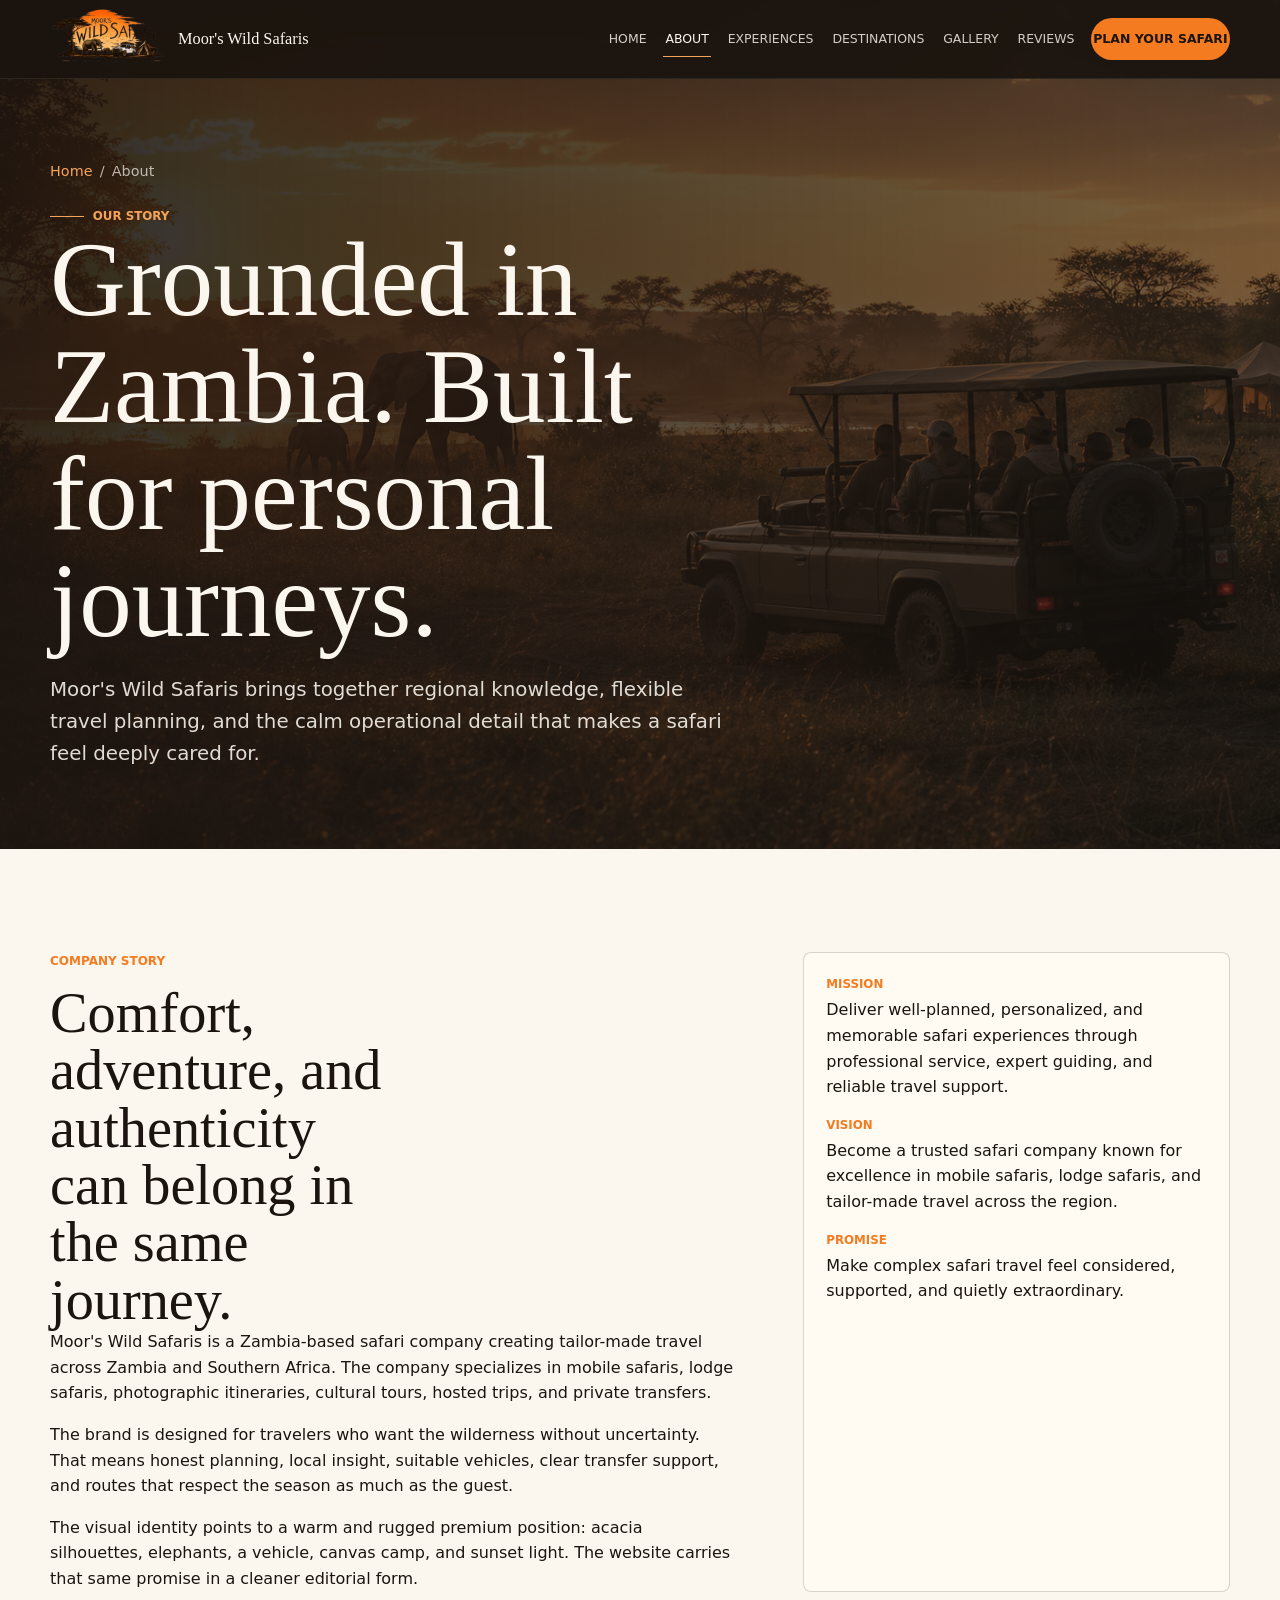
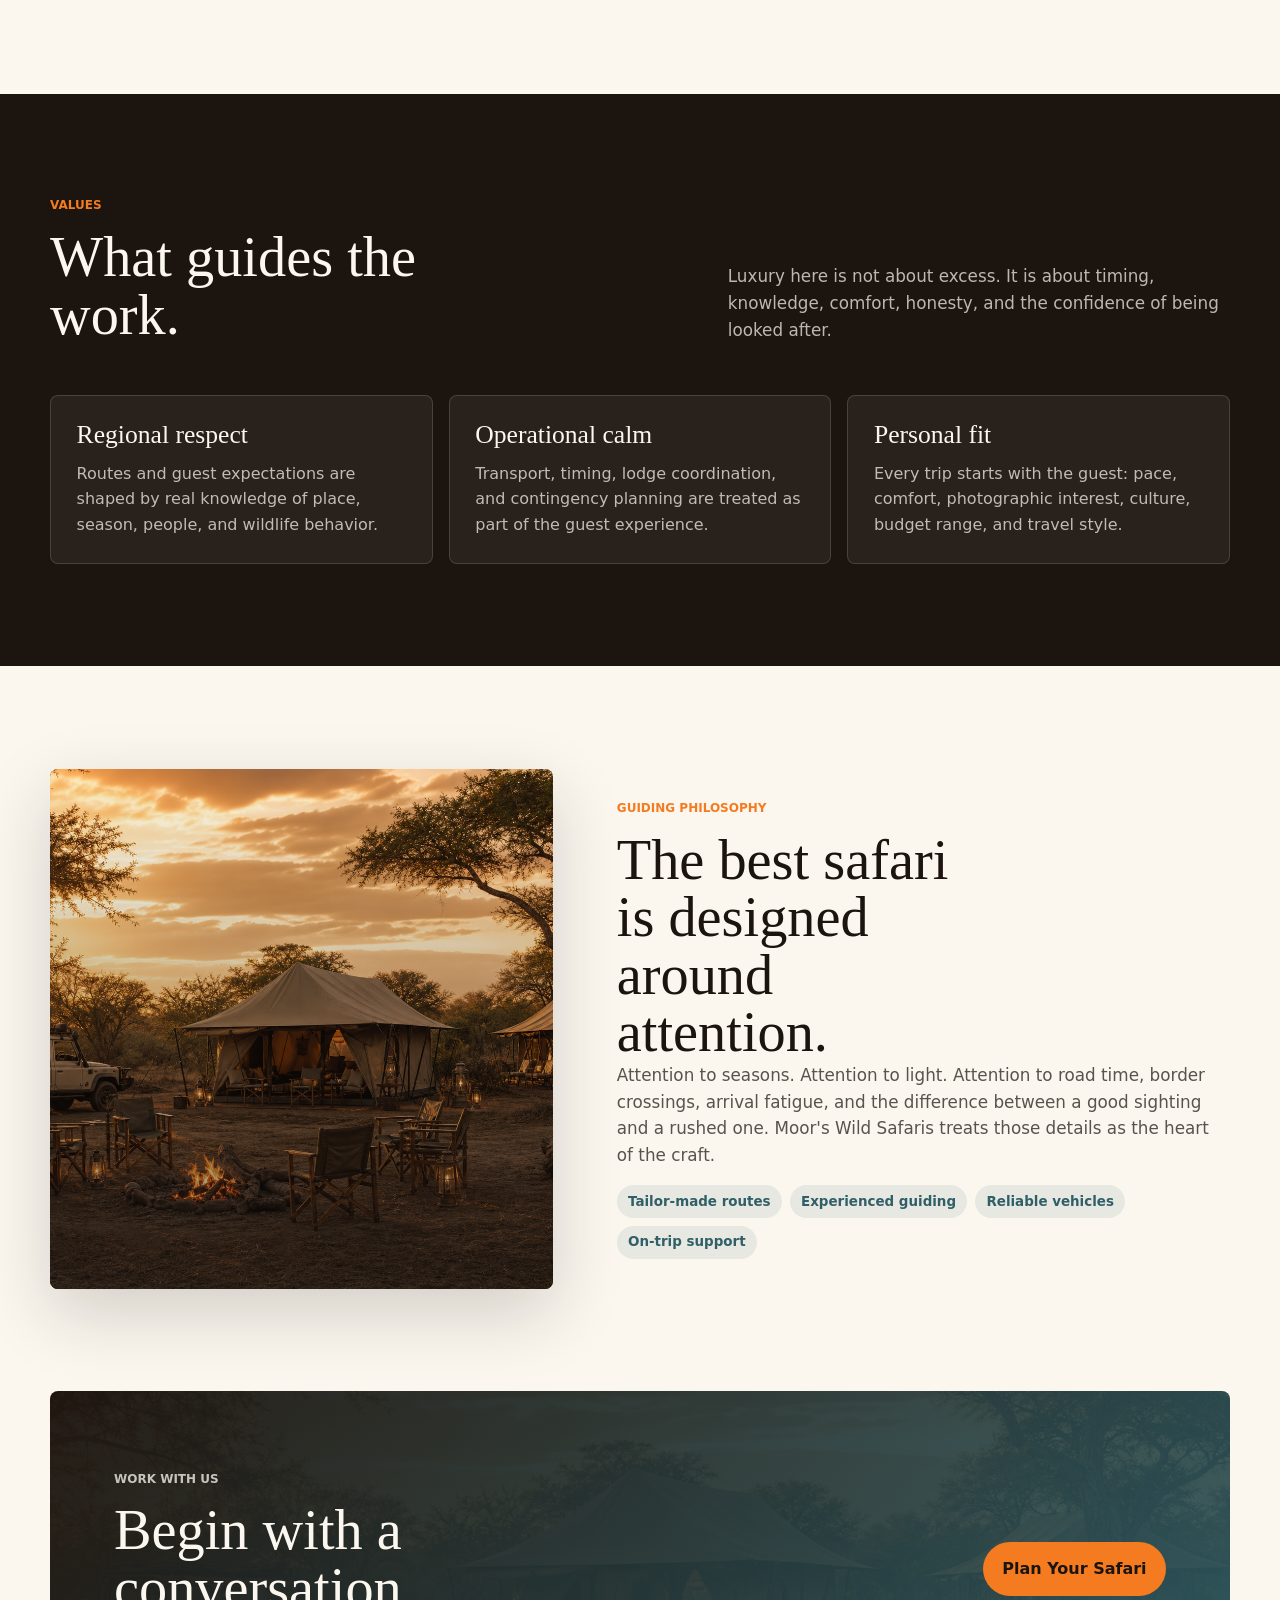
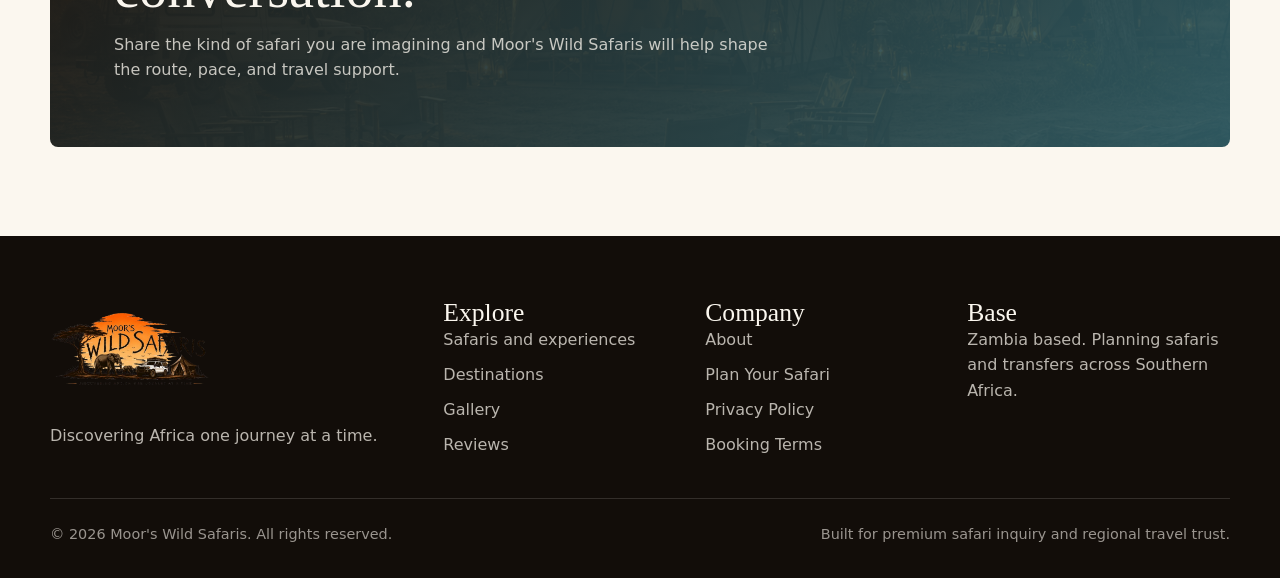
==== about.html @ bd100efa "Initial Moor's Wild Safaris website" ====
<!doctype html>
<html lang="en">
  <head>
    <meta charset="utf-8">
    <meta name="viewport" content="width=device-width, initial-scale=1">
    <title>About | Moor's Wild Safaris</title>
    <meta name="description" content="Learn about Moor's Wild Safaris, a Zambia-based safari company built around expert guiding, reliable logistics, and personal safari planning.">
    <link rel="canonical" href="https://moorswildsafaris.com/about.html">
    <link rel="icon" href="assets/logos/moors-wild-safaris-logo-transparent.png">
    <link rel="stylesheet" href="assets/css/styles.css">
  </head>
  <body class="interior">
    <a class="skip-link" href="#main">Skip to content</a>
    <header class="site-header">
      <div class="nav-wrap">
        <a class="brand" href="index.html" aria-label="Moor's Wild Safaris home">
          <img src="assets/logos/moors-wild-safaris-logo-transparent.png" alt="Moor's Wild Safaris logo">
          <span>Moor's Wild Safaris</span>
        </a>
        <button class="nav-toggle" type="button" aria-label="Open navigation" aria-expanded="false">
          <svg viewBox="0 0 24 24" aria-hidden="true"><path d="M4 7h16M4 12h16M4 17h16" fill="none" stroke="currentColor" stroke-width="2" stroke-linecap="round"/></svg>
        </button>
        <nav class="site-nav" aria-label="Primary navigation">
          <a href="index.html">Home</a>
          <a href="about.html" aria-current="page">About</a>
          <a href="experiences.html">Experiences</a>
          <a href="destinations.html">Destinations</a>
          <a href="gallery.html">Gallery</a>
          <a href="reviews.html">Reviews</a>
          <a class="nav-cta" href="contact.html">Plan Your Safari</a>
        </nav>
      </div>
    </header>
    <main id="main">
      <section class="page-hero">
        <div class="page-hero-inner" data-reveal>
          <div class="breadcrumbs"><a href="index.html">Home</a><span>/</span><span>About</span></div>
          <span class="eyebrow">Our story</span>
          <h1>Grounded in Zambia. Built for personal journeys.</h1>
          <p class="lead">Moor's Wild Safaris brings together regional knowledge, flexible travel planning, and the calm operational detail that makes a safari feel deeply cared for.</p>
        </div>
      </section>

      <section class="section story-grid" data-reveal>
        <div>
          <p class="kicker">Company story</p>
          <h2>Comfort, adventure, and authenticity can belong in the same journey.</h2>
          <p>Moor's Wild Safaris is a Zambia-based safari company creating tailor-made travel across Zambia and Southern Africa. The company specializes in mobile safaris, lodge safaris, photographic itineraries, cultural tours, hosted trips, and private transfers.</p>
          <p>The brand is designed for travelers who want the wilderness without uncertainty. That means honest planning, local insight, suitable vehicles, clear transfer support, and routes that respect the season as much as the guest.</p>
          <p>The visual identity points to a warm and rugged premium position: acacia silhouettes, elephants, a vehicle, canvas camp, and sunset light. The website carries that same promise in a cleaner editorial form.</p>
        </div>
        <aside class="side-panel" aria-label="Mission and vision">
          <dl>
            <div>
              <dt>Mission</dt>
              <dd>Deliver well-planned, personalized, and memorable safari experiences through professional service, expert guiding, and reliable travel support.</dd>
            </div>
            <div>
              <dt>Vision</dt>
              <dd>Become a trusted safari company known for excellence in mobile safaris, lodge safaris, and tailor-made travel across the region.</dd>
            </div>
            <div>
              <dt>Promise</dt>
              <dd>Make complex safari travel feel considered, supported, and quietly extraordinary.</dd>
            </div>
          </dl>
        </aside>
      </section>

      <section class="band">
        <div class="section" data-reveal>
          <div class="section-header">
            <div>
              <p class="kicker">Values</p>
              <h2>What guides the work.</h2>
            </div>
            <p class="intro-copy">Luxury here is not about excess. It is about timing, knowledge, comfort, honesty, and the confidence of being looked after.</p>
          </div>
          <div class="grid-3">
            <article class="card">
              <div class="card-body">
                <h3>Regional respect</h3>
                <p>Routes and guest expectations are shaped by real knowledge of place, season, people, and wildlife behavior.</p>
              </div>
            </article>
            <article class="card">
              <div class="card-body">
                <h3>Operational calm</h3>
                <p>Transport, timing, lodge coordination, and contingency planning are treated as part of the guest experience.</p>
              </div>
            </article>
            <article class="card">
              <div class="card-body">
                <h3>Personal fit</h3>
                <p>Every trip starts with the guest: pace, comfort, photographic interest, culture, budget range, and travel style.</p>
              </div>
            </article>
          </div>
        </div>
      </section>

      <section class="section split" data-reveal>
        <div class="image-panel">
          <img src="assets/images/mobile-safari-camp-golden-hour.png" alt="Canvas safari camp prepared for guests">
        </div>
        <div>
          <p class="kicker">Guiding philosophy</p>
          <h2>The best safari is designed around attention.</h2>
          <p class="intro-copy">Attention to seasons. Attention to light. Attention to road time, border crossings, arrival fatigue, and the difference between a good sighting and a rushed one. Moor's Wild Safaris treats those details as the heart of the craft.</p>
          <div class="tag-list">
            <span class="tag">Tailor-made routes</span>
            <span class="tag">Experienced guiding</span>
            <span class="tag">Reliable vehicles</span>
            <span class="tag">On-trip support</span>
          </div>
        </div>
      </section>

      <section class="cta-band" data-reveal>
        <div>
          <p class="kicker">Work with us</p>
          <h2>Begin with a conversation.</h2>
          <p>Share the kind of safari you are imagining and Moor's Wild Safaris will help shape the route, pace, and travel support.</p>
        </div>
        <a class="btn btn-primary" href="contact.html">Plan Your Safari</a>
      </section>
    </main>

    <footer class="site-footer">
      <div class="footer-grid">
        <div><img class="footer-logo" src="assets/logos/moors-wild-safaris-logo-transparent.png" alt="Moor's Wild Safaris logo"><p>Discovering Africa one journey at a time.</p></div>
        <div><h3>Explore</h3><div class="footer-links"><a href="experiences.html">Safaris and experiences</a><a href="destinations.html">Destinations</a><a href="gallery.html">Gallery</a><a href="reviews.html">Reviews</a></div></div>
        <div><h3>Company</h3><div class="footer-links"><a href="about.html">About</a><a href="contact.html">Plan Your Safari</a><a href="privacy.html">Privacy Policy</a><a href="terms.html">Booking Terms</a></div></div>
        <div><h3>Base</h3><p>Zambia based. Planning safaris and transfers across Southern Africa.</p></div>
      </div>
      <div class="footer-bottom"><span>&copy; 2026 Moor's Wild Safaris. All rights reserved.</span><span>Built for premium safari inquiry and regional travel trust.</span></div>
    </footer>
    <script src="assets/js/site.js" defer></script>
  </body>
</html>
---- assets/css/styles.css ----
:root {
  --canvas: #fbf7ef;
  --canvas-2: #f3e5d1;
  --sand: #e7c899;
  --sun: #f47b20;
  --sun-soft: #f6a35a;
  --ink: #1b140f;
  --sepia: #3a2415;
  --earth: #744323;
  --olive: #626f47;
  --river: #315f68;
  --mist: #edf1ed;
  --line: rgba(58, 36, 21, 0.18);
  --shadow: 0 24px 70px rgba(27, 20, 15, 0.18);
  --shadow-soft: 0 12px 32px rgba(27, 20, 15, 0.12);
  --radius: 8px;
  --max: 1180px;
  --font-serif: Georgia, "Times New Roman", serif;
  --font-sans: Inter, ui-sans-serif, system-ui, -apple-system, BlinkMacSystemFont, "Segoe UI", sans-serif;
}

* {
  box-sizing: border-box;
}

html {
  scroll-behavior: smooth;
}

body {
  margin: 0;
  background: var(--canvas);
  color: var(--ink);
  font-family: var(--font-sans);
  line-height: 1.6;
  text-rendering: optimizeLegibility;
}

body.nav-open {
  overflow: hidden;
}

img {
  display: block;
  max-width: 100%;
}

a {
  color: inherit;
}

button,
input,
textarea,
select {
  font: inherit;
}

:focus-visible {
  outline: 3px solid var(--river);
  outline-offset: 4px;
}

.skip-link {
  position: fixed;
  left: 1rem;
  top: 1rem;
  z-index: 1000;
  transform: translateY(-140%);
  background: var(--ink);
  color: var(--canvas);
  padding: 0.75rem 1rem;
  border-radius: var(--radius);
}

.skip-link:focus {
  transform: translateY(0);
}

.site-header {
  position: fixed;
  inset: 0 0 auto;
  z-index: 100;
  border-bottom: 1px solid rgba(255, 255, 255, 0.14);
  background: rgba(27, 20, 15, 0.52);
  color: var(--canvas);
  backdrop-filter: blur(18px);
}

.site-header.is-solid,
.interior .site-header {
  background: rgba(27, 20, 15, 0.92);
  border-color: rgba(255, 255, 255, 0.08);
}

.nav-wrap {
  width: min(100% - 2rem, var(--max));
  min-height: 78px;
  margin: 0 auto;
  display: flex;
  align-items: center;
  justify-content: space-between;
  gap: 1rem;
}

.brand {
  display: inline-flex;
  align-items: center;
  gap: 0.75rem;
  text-decoration: none;
  min-width: 0;
}

.brand img {
  width: 116px;
  height: auto;
}

.brand span {
  font-family: var(--font-serif);
  font-size: 1.02rem;
  line-height: 1.05;
  max-width: 9rem;
}

.nav-toggle {
  display: none;
  width: 44px;
  height: 44px;
  border: 1px solid rgba(255, 255, 255, 0.28);
  border-radius: 50%;
  background: transparent;
  color: var(--canvas);
  align-items: center;
  justify-content: center;
  cursor: pointer;
}

.nav-toggle svg {
  width: 22px;
  height: 22px;
}

.site-nav {
  display: flex;
  align-items: center;
  gap: clamp(0.45rem, 1.1vw, 1.1rem);
}

.site-nav a {
  text-decoration: none;
  font-size: 0.78rem;
  text-transform: uppercase;
  letter-spacing: 0;
  color: rgba(251, 247, 239, 0.82);
  padding: 0.5rem 0.15rem;
  border-bottom: 1px solid transparent;
}

.site-nav a:hover,
.site-nav a[aria-current="page"] {
  color: var(--canvas);
  border-color: var(--sun-soft);
}

.nav-cta {
  display: inline-flex;
  align-items: center;
  justify-content: center;
  min-height: 42px;
  padding: 0.65rem 1rem;
  border-radius: 999px;
  background: var(--sun);
  color: var(--ink) !important;
  font-weight: 800;
  border: 0 !important;
}

.hero {
  min-height: 94vh;
  display: grid;
  align-items: end;
  position: relative;
  color: var(--canvas);
  overflow: hidden;
  background:
    linear-gradient(90deg, rgba(17, 12, 8, 0.86) 0%, rgba(17, 12, 8, 0.58) 38%, rgba(17, 12, 8, 0.16) 76%),
    linear-gradient(0deg, rgba(17, 12, 8, 0.84) 0%, rgba(17, 12, 8, 0) 40%),
    url("../images/zambia-safari-golden-hour-hero.png") center / cover no-repeat;
}

.hero::after {
  content: "";
  position: absolute;
  inset: auto 0 0;
  height: 18vh;
  background: linear-gradient(0deg, var(--canvas), rgba(251, 247, 239, 0));
  pointer-events: none;
}

.hero-content {
  position: relative;
  z-index: 1;
  width: min(100% - 2rem, var(--max));
  margin: 0 auto;
  padding: 8.5rem 0 8rem;
}

.eyebrow {
  display: inline-flex;
  align-items: center;
  gap: 0.55rem;
  color: var(--sun-soft);
  text-transform: uppercase;
  font-size: 0.74rem;
  font-weight: 800;
  letter-spacing: 0;
}

.eyebrow::before {
  content: "";
  width: 34px;
  height: 1px;
  background: currentColor;
}

h1,
h2,
h3 {
  margin: 0;
  line-height: 1.02;
}

h1,
.display {
  font-family: var(--font-serif);
  font-size: clamp(3.5rem, 8.2vw, 8.7rem);
  max-width: 11ch;
  font-weight: 500;
}

h2 {
  font-family: var(--font-serif);
  font-size: clamp(2.25rem, 4.4vw, 5.1rem);
  font-weight: 500;
  max-width: 12ch;
}

h3 {
  font-family: var(--font-serif);
  font-size: clamp(1.35rem, 2vw, 2.1rem);
  font-weight: 500;
}

p {
  margin: 0;
}

.lead {
  max-width: 42rem;
  font-size: clamp(1.05rem, 1.55vw, 1.32rem);
  color: rgba(251, 247, 239, 0.88);
  margin-top: 1.25rem;
}

.intro-copy {
  max-width: 42rem;
  color: rgba(27, 20, 15, 0.72);
  font-size: 1.05rem;
}

.button-row {
  display: flex;
  flex-wrap: wrap;
  gap: 0.8rem;
  margin-top: 2rem;
}

.btn {
  display: inline-flex;
  align-items: center;
  justify-content: center;
  gap: 0.55rem;
  min-height: 48px;
  padding: 0.8rem 1.15rem;
  border-radius: 999px;
  border: 1px solid var(--line);
  text-decoration: none;
  font-weight: 800;
  transition: transform 180ms ease, background 180ms ease, color 180ms ease, border-color 180ms ease;
  cursor: pointer;
}

.btn:hover {
  transform: translateY(-2px);
}

.btn-primary {
  background: var(--sun);
  color: var(--ink);
  border-color: transparent;
}

.btn-secondary {
  color: var(--canvas);
  border-color: rgba(251, 247, 239, 0.55);
  background: rgba(251, 247, 239, 0.08);
}

.btn-dark {
  background: var(--ink);
  color: var(--canvas);
  border-color: var(--ink);
}

.btn-ghost {
  background: transparent;
  color: var(--ink);
}

.icon-arrow {
  width: 1rem;
  height: 1rem;
  flex: 0 0 auto;
}

.hero-proof {
  display: grid;
  grid-template-columns: repeat(4, minmax(0, 1fr));
  gap: 1px;
  width: min(100% - 2rem, var(--max));
  margin: -4rem auto 0;
  position: relative;
  z-index: 5;
  background: rgba(251, 247, 239, 0.2);
  box-shadow: var(--shadow);
}

.hero-proof div {
  min-height: 112px;
  padding: 1.2rem;
  background: rgba(251, 247, 239, 0.96);
}

.hero-proof strong {
  display: block;
  font-family: var(--font-serif);
  font-size: clamp(1.8rem, 3vw, 3rem);
  line-height: 1;
}

.hero-proof span {
  display: block;
  margin-top: 0.5rem;
  color: rgba(27, 20, 15, 0.66);
  font-size: 0.9rem;
}

.section {
  width: min(100% - 2rem, var(--max));
  margin: 0 auto;
  padding: clamp(4.5rem, 8vw, 8rem) 0;
}

.section-tight {
  padding: clamp(3rem, 5vw, 5rem) 0;
}

.section-header {
  display: grid;
  grid-template-columns: minmax(0, 0.88fr) minmax(18rem, 0.72fr);
  gap: clamp(2rem, 5vw, 5rem);
  align-items: end;
  margin-bottom: clamp(2rem, 4vw, 3.5rem);
}

.section-header h2 {
  max-width: 13ch;
}

.section-header .intro-copy {
  align-self: end;
}

.kicker {
  color: var(--sun);
  text-transform: uppercase;
  font-weight: 900;
  font-size: 0.75rem;
  margin-bottom: 0.85rem;
}

.grid-3 {
  display: grid;
  grid-template-columns: repeat(3, minmax(0, 1fr));
  gap: 1rem;
}

.grid-2 {
  display: grid;
  grid-template-columns: repeat(2, minmax(0, 1fr));
  gap: 1rem;
}

.card {
  background: #fffaf2;
  border: 1px solid var(--line);
  border-radius: var(--radius);
  overflow: hidden;
  box-shadow: var(--shadow-soft);
}

.card-media {
  aspect-ratio: 4 / 3;
  overflow: hidden;
  background: var(--canvas-2);
}

.card-media img {
  width: 100%;
  height: 100%;
  object-fit: cover;
  transition: transform 500ms ease;
}

.card:hover .card-media img {
  transform: scale(1.045);
}

.card-body {
  padding: clamp(1.15rem, 2vw, 1.6rem);
}

.card-body p {
  margin-top: 0.8rem;
  color: rgba(27, 20, 15, 0.7);
}

.card-link {
  display: inline-flex;
  align-items: center;
  gap: 0.45rem;
  margin-top: 1.2rem;
  color: var(--river);
  font-weight: 900;
  text-decoration: none;
}

.split {
  display: grid;
  grid-template-columns: minmax(0, 0.82fr) minmax(0, 1fr);
  gap: clamp(2rem, 5vw, 5rem);
  align-items: center;
}

.image-panel {
  position: relative;
  min-height: 520px;
  border-radius: var(--radius);
  overflow: hidden;
  box-shadow: var(--shadow);
  background: var(--sepia);
}

.image-panel img {
  width: 100%;
  height: 100%;
  min-height: inherit;
  object-fit: cover;
}

.image-panel::after {
  content: "";
  position: absolute;
  inset: 0;
  background: linear-gradient(0deg, rgba(27, 20, 15, 0.5), rgba(27, 20, 15, 0));
}

.number-list {
  display: grid;
  gap: 1rem;
  counter-reset: steps;
}

.number-list li {
  list-style: none;
  counter-increment: steps;
  display: grid;
  grid-template-columns: 46px 1fr;
  gap: 1rem;
  align-items: start;
  border-top: 1px solid var(--line);
  padding-top: 1rem;
}

.number-list li::before {
  content: counter(steps, decimal-leading-zero);
  display: inline-grid;
  place-items: center;
  width: 42px;
  height: 42px;
  border-radius: 50%;
  background: var(--river);
  color: var(--canvas);
  font-weight: 900;
}

.number-list strong {
  display: block;
  margin-bottom: 0.2rem;
}

.band {
  background: var(--ink);
  color: var(--canvas);
}

.band .intro-copy,
.band .card-body p,
.band .muted {
  color: rgba(251, 247, 239, 0.72);
}

.band .card {
  background: rgba(251, 247, 239, 0.06);
  border-color: rgba(251, 247, 239, 0.15);
  color: var(--canvas);
  box-shadow: none;
}

.feature-list {
  display: grid;
  grid-template-columns: repeat(4, minmax(0, 1fr));
  gap: 1px;
  background: var(--line);
}

.feature-list article {
  min-height: 220px;
  padding: 1.35rem;
  background: var(--canvas);
}

.feature-list svg {
  width: 34px;
  height: 34px;
  color: var(--sun);
  margin-bottom: 1.2rem;
}

.destinations {
  display: grid;
  grid-template-columns: 1fr 1fr 1fr;
  gap: 1px;
  background: var(--line);
}

.destination {
  min-height: 260px;
  padding: 1.4rem;
  background:
    linear-gradient(145deg, rgba(251, 247, 239, 0.94), rgba(237, 241, 237, 0.88)),
    radial-gradient(circle at 80% 0%, rgba(49, 95, 104, 0.18), transparent 30%);
  display: flex;
  flex-direction: column;
  justify-content: space-between;
}

.destination span {
  color: var(--river);
  font-weight: 900;
  text-transform: uppercase;
  font-size: 0.74rem;
}

.destination p {
  color: rgba(27, 20, 15, 0.68);
  margin-top: 0.7rem;
}

.gallery-strip {
  display: grid;
  grid-template-columns: 1.25fr 0.75fr 1fr;
  gap: 1rem;
  align-items: stretch;
}

.gallery-strip a,
.gallery-card {
  position: relative;
  display: block;
  min-height: 380px;
  border-radius: var(--radius);
  overflow: hidden;
  color: var(--canvas);
  text-decoration: none;
  background: var(--sepia);
}

.gallery-strip a:nth-child(2) {
  min-height: 300px;
}

.gallery-strip img,
.gallery-card img {
  width: 100%;
  height: 100%;
  object-fit: cover;
  transition: transform 500ms ease;
}

.gallery-strip a:hover img,
.gallery-card:hover img {
  transform: scale(1.04);
}

.gallery-strip span,
.gallery-card span {
  position: absolute;
  inset: auto 1rem 1rem;
  z-index: 1;
  font-weight: 900;
}

.gallery-strip a::after,
.gallery-card::after {
  content: "";
  position: absolute;
  inset: 0;
  background: linear-gradient(0deg, rgba(27, 20, 15, 0.7), rgba(27, 20, 15, 0.08) 62%);
}

.quote-grid {
  display: grid;
  grid-template-columns: repeat(3, minmax(0, 1fr));
  gap: 1rem;
}

.quote {
  padding: 1.45rem;
  background: #fffaf2;
  border: 1px solid var(--line);
  border-radius: var(--radius);
}

.quote p {
  font-family: var(--font-serif);
  font-size: 1.35rem;
  line-height: 1.24;
}

.quote footer {
  margin-top: 1.1rem;
  color: rgba(27, 20, 15, 0.66);
}

.cta-band {
  width: min(100% - 2rem, var(--max));
  margin: 0 auto clamp(4rem, 7vw, 7rem);
  padding: clamp(2rem, 5vw, 4rem);
  background:
    linear-gradient(135deg, rgba(27, 20, 15, 0.96), rgba(49, 95, 104, 0.9)),
    url("../images/mobile-safari-camp-golden-hour.png") center / cover;
  color: var(--canvas);
  border-radius: var(--radius);
  display: grid;
  grid-template-columns: 1fr auto;
  gap: 2rem;
  align-items: center;
}

.cta-band p {
  color: rgba(251, 247, 239, 0.76);
  margin-top: 0.9rem;
  max-width: 42rem;
}

.page-hero {
  padding: 10rem 0 5rem;
  background:
    linear-gradient(90deg, rgba(27, 20, 15, 0.9), rgba(27, 20, 15, 0.58)),
    url("../images/zambia-safari-golden-hour-hero.png") center / cover;
  color: var(--canvas);
}

.page-hero-inner {
  width: min(100% - 2rem, var(--max));
  margin: 0 auto;
}

.page-hero h1 {
  max-width: 12ch;
}

.breadcrumbs {
  display: flex;
  gap: 0.45rem;
  align-items: center;
  color: rgba(251, 247, 239, 0.7);
  font-size: 0.9rem;
  margin-bottom: 1rem;
}

.breadcrumbs a {
  text-decoration: none;
  color: var(--sun-soft);
}

.story-grid {
  display: grid;
  grid-template-columns: minmax(0, 1fr) minmax(18rem, 0.62fr);
  gap: clamp(2rem, 5vw, 5rem);
}

.story-grid p + p {
  margin-top: 1rem;
}

.side-panel {
  border: 1px solid var(--line);
  border-radius: var(--radius);
  padding: 1.4rem;
  background: #fffaf2;
}

.side-panel dl {
  margin: 0;
  display: grid;
  gap: 1rem;
}

.side-panel dt {
  color: var(--sun);
  font-weight: 900;
  text-transform: uppercase;
  font-size: 0.74rem;
}

.side-panel dd {
  margin: 0.2rem 0 0;
}

.service-detail {
  display: grid;
  grid-template-columns: minmax(0, 0.72fr) minmax(0, 1fr);
  gap: clamp(1.4rem, 3vw, 3rem);
  align-items: center;
  padding: 1.2rem;
  border: 1px solid var(--line);
  border-radius: var(--radius);
  background: #fffaf2;
}

.service-detail + .service-detail {
  margin-top: 1rem;
}

.service-detail img {
  width: 100%;
  aspect-ratio: 4 / 3;
  object-fit: cover;
  border-radius: calc(var(--radius) - 2px);
}

.tag-list {
  display: flex;
  flex-wrap: wrap;
  gap: 0.5rem;
  margin-top: 1rem;
}

.tag {
  display: inline-flex;
  align-items: center;
  min-height: 32px;
  padding: 0.35rem 0.7rem;
  border-radius: 999px;
  background: rgba(49, 95, 104, 0.1);
  color: var(--river);
  font-size: 0.84rem;
  font-weight: 800;
}

.table-wrap {
  overflow-x: auto;
  border: 1px solid var(--line);
  border-radius: var(--radius);
  background: #fffaf2;
}

table {
  width: 100%;
  border-collapse: collapse;
  min-width: 720px;
}

th,
td {
  padding: 1rem;
  text-align: left;
  border-bottom: 1px solid var(--line);
  vertical-align: top;
}

th {
  background: rgba(49, 95, 104, 0.09);
  color: var(--river);
  font-size: 0.78rem;
  text-transform: uppercase;
}

tr:last-child td {
  border-bottom: 0;
}

.filter-bar {
  display: flex;
  flex-wrap: wrap;
  gap: 0.55rem;
  margin-bottom: 1.6rem;
}

.filter-bar button {
  min-height: 42px;
  padding: 0.6rem 0.95rem;
  border: 1px solid var(--line);
  border-radius: 999px;
  background: transparent;
  cursor: pointer;
  font-weight: 800;
}

.filter-bar button.is-active {
  background: var(--river);
  color: var(--canvas);
  border-color: var(--river);
}

.gallery-grid {
  display: grid;
  grid-template-columns: repeat(3, minmax(0, 1fr));
  gap: 1rem;
}

.gallery-card {
  min-height: 320px;
  border: 0;
  cursor: pointer;
}

.gallery-card:nth-child(3n + 1) {
  min-height: 420px;
}

.gallery-card.is-hidden {
  display: none;
}

.lightbox {
  position: fixed;
  inset: 0;
  z-index: 300;
  display: none;
  align-items: center;
  justify-content: center;
  padding: 1rem;
  background: rgba(16, 12, 9, 0.86);
}

.lightbox.is-open {
  display: flex;
}

.lightbox-inner {
  width: min(100%, 980px);
  background: var(--ink);
  color: var(--canvas);
  border-radius: var(--radius);
  overflow: hidden;
  box-shadow: var(--shadow);
}

.lightbox img {
  width: 100%;
  max-height: 72vh;
  object-fit: contain;
  background: #000;
}

.lightbox-caption {
  display: flex;
  justify-content: space-between;
  gap: 1rem;
  padding: 1rem;
}

.lightbox button {
  width: 42px;
  height: 42px;
  border-radius: 50%;
  border: 1px solid rgba(251, 247, 239, 0.4);
  color: var(--canvas);
  background: transparent;
  cursor: pointer;
}

.contact-grid {
  display: grid;
  grid-template-columns: minmax(0, 0.72fr) minmax(0, 1fr);
  gap: clamp(2rem, 4vw, 4rem);
  align-items: start;
}

.contact-form {
  display: grid;
  gap: 1rem;
  padding: clamp(1.2rem, 3vw, 2rem);
  background: #fffaf2;
  border: 1px solid var(--line);
  border-radius: var(--radius);
  box-shadow: var(--shadow-soft);
}

.field-grid {
  display: grid;
  grid-template-columns: 1fr 1fr;
  gap: 1rem;
}

label {
  display: grid;
  gap: 0.45rem;
  font-weight: 850;
}

input,
select,
textarea {
  width: 100%;
  border: 1px solid rgba(58, 36, 21, 0.28);
  border-radius: var(--radius);
  padding: 0.82rem 0.9rem;
  background: #fff;
  color: var(--ink);
}

textarea {
  min-height: 150px;
  resize: vertical;
}

.checkbox-grid {
  display: grid;
  grid-template-columns: repeat(2, minmax(0, 1fr));
  gap: 0.65rem;
}

.check {
  display: flex;
  align-items: center;
  gap: 0.55rem;
  font-weight: 700;
}

.check input {
  width: 18px;
  height: 18px;
  flex: 0 0 auto;
}

.form-message {
  min-height: 1.5rem;
  color: var(--river);
  font-weight: 800;
}

.site-footer {
  background: #120d09;
  color: var(--canvas);
  padding: 4rem 0 2rem;
}

.footer-grid {
  width: min(100% - 2rem, var(--max));
  margin: 0 auto;
  display: grid;
  grid-template-columns: 1.1fr 0.7fr 0.7fr 0.8fr;
  gap: 2rem;
}

.footer-logo {
  width: 160px;
  margin-bottom: 1rem;
}

.site-footer p,
.site-footer a {
  color: rgba(251, 247, 239, 0.72);
}

.site-footer a {
  text-decoration: none;
}

.footer-links {
  display: grid;
  gap: 0.6rem;
}

.footer-bottom {
  width: min(100% - 2rem, var(--max));
  margin: 2.5rem auto 0;
  padding-top: 1.5rem;
  border-top: 1px solid rgba(251, 247, 239, 0.14);
  display: flex;
  justify-content: space-between;
  gap: 1rem;
  color: rgba(251, 247, 239, 0.58);
  font-size: 0.9rem;
}

[data-reveal] {
  opacity: 0;
  transform: translateY(22px);
  transition: opacity 650ms ease, transform 650ms ease;
}

[data-reveal].is-visible {
  opacity: 1;
  transform: translateY(0);
}

@media (max-width: 980px) {
  .nav-toggle {
    display: inline-flex;
  }

  .site-nav {
    position: fixed;
    inset: 78px 0 auto;
    display: grid;
    gap: 0;
    background: rgba(18, 13, 9, 0.98);
    padding: 1rem;
    border-top: 1px solid rgba(251, 247, 239, 0.12);
    transform: translateY(-130%);
    transition: transform 220ms ease;
  }

  .nav-open .site-nav {
    transform: translateY(0);
  }

  .site-nav a {
    padding: 0.95rem;
    border-bottom: 1px solid rgba(251, 247, 239, 0.1);
  }

  .nav-cta {
    margin-top: 0.7rem;
    width: fit-content;
  }

  .hero-proof,
  .feature-list,
  .destinations,
  .quote-grid,
  .gallery-grid,
  .footer-grid {
    grid-template-columns: repeat(2, minmax(0, 1fr));
  }

  .section-header,
  .split,
  .story-grid,
  .service-detail,
  .contact-grid,
  .cta-band {
    grid-template-columns: 1fr;
  }

  .gallery-strip {
    grid-template-columns: 1fr 1fr;
  }
}

@media (max-width: 680px) {
  .brand img {
    width: 94px;
  }

  .brand span {
    display: none;
  }

  .hero {
    min-height: 92vh;
    background-position: 58% center;
  }

  .hero-content {
    padding-bottom: 6rem;
  }

  .lead {
    color: rgba(251, 247, 239, 0.94);
  }

  .hero-proof,
  .grid-3,
  .grid-2,
  .feature-list,
  .destinations,
  .quote-grid,
  .gallery-strip,
  .gallery-grid,
  .field-grid,
  .checkbox-grid,
  .footer-grid {
    grid-template-columns: 1fr;
  }

  .image-panel {
    min-height: 360px;
  }

  .gallery-strip a,
  .gallery-card,
  .gallery-card:nth-child(3n + 1) {
    min-height: 300px;
  }

  .footer-bottom {
    flex-direction: column;
  }
}

@media (prefers-reduced-motion: reduce) {
  *,
  *::before,
  *::after {
    animation-duration: 0.01ms !important;
    animation-iteration-count: 1 !important;
    scroll-behavior: auto !important;
    transition-duration: 0.01ms !important;
  }

  [data-reveal] {
    opacity: 1;
    transform: none;
  }
}
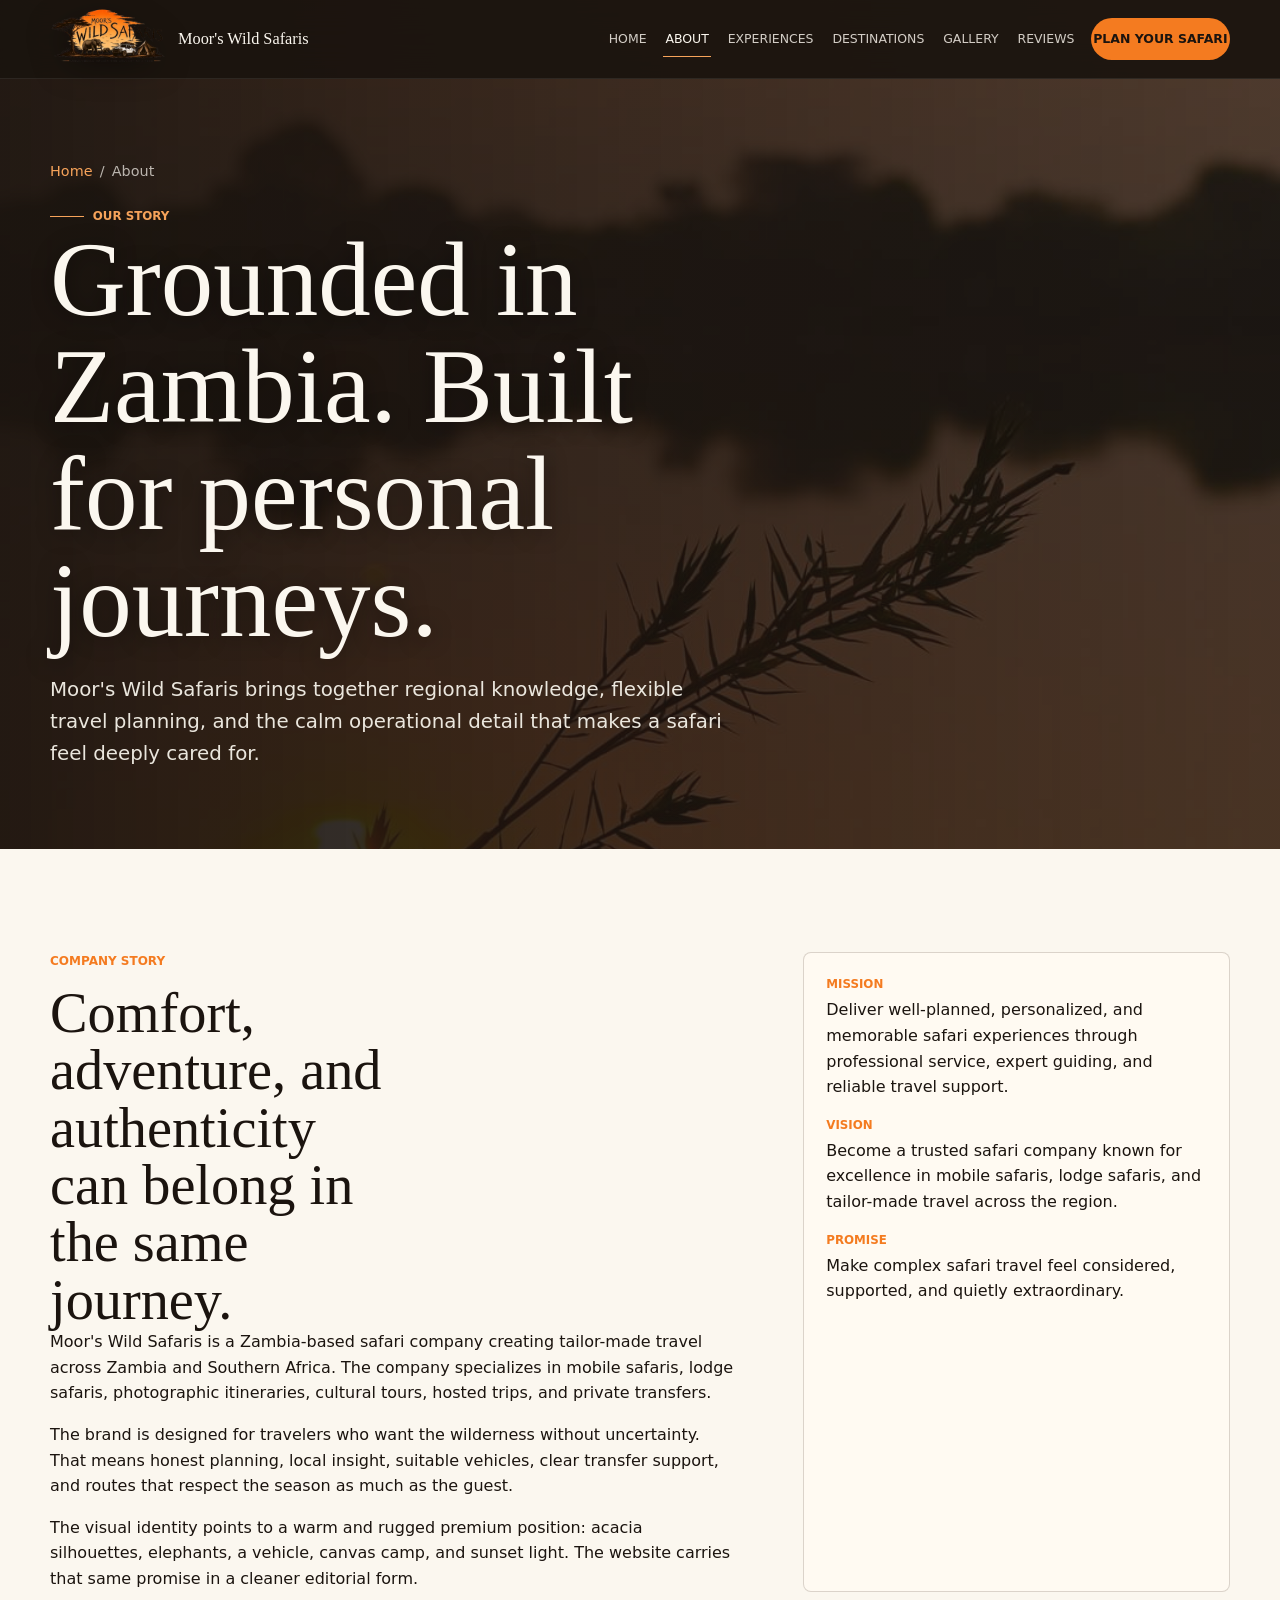
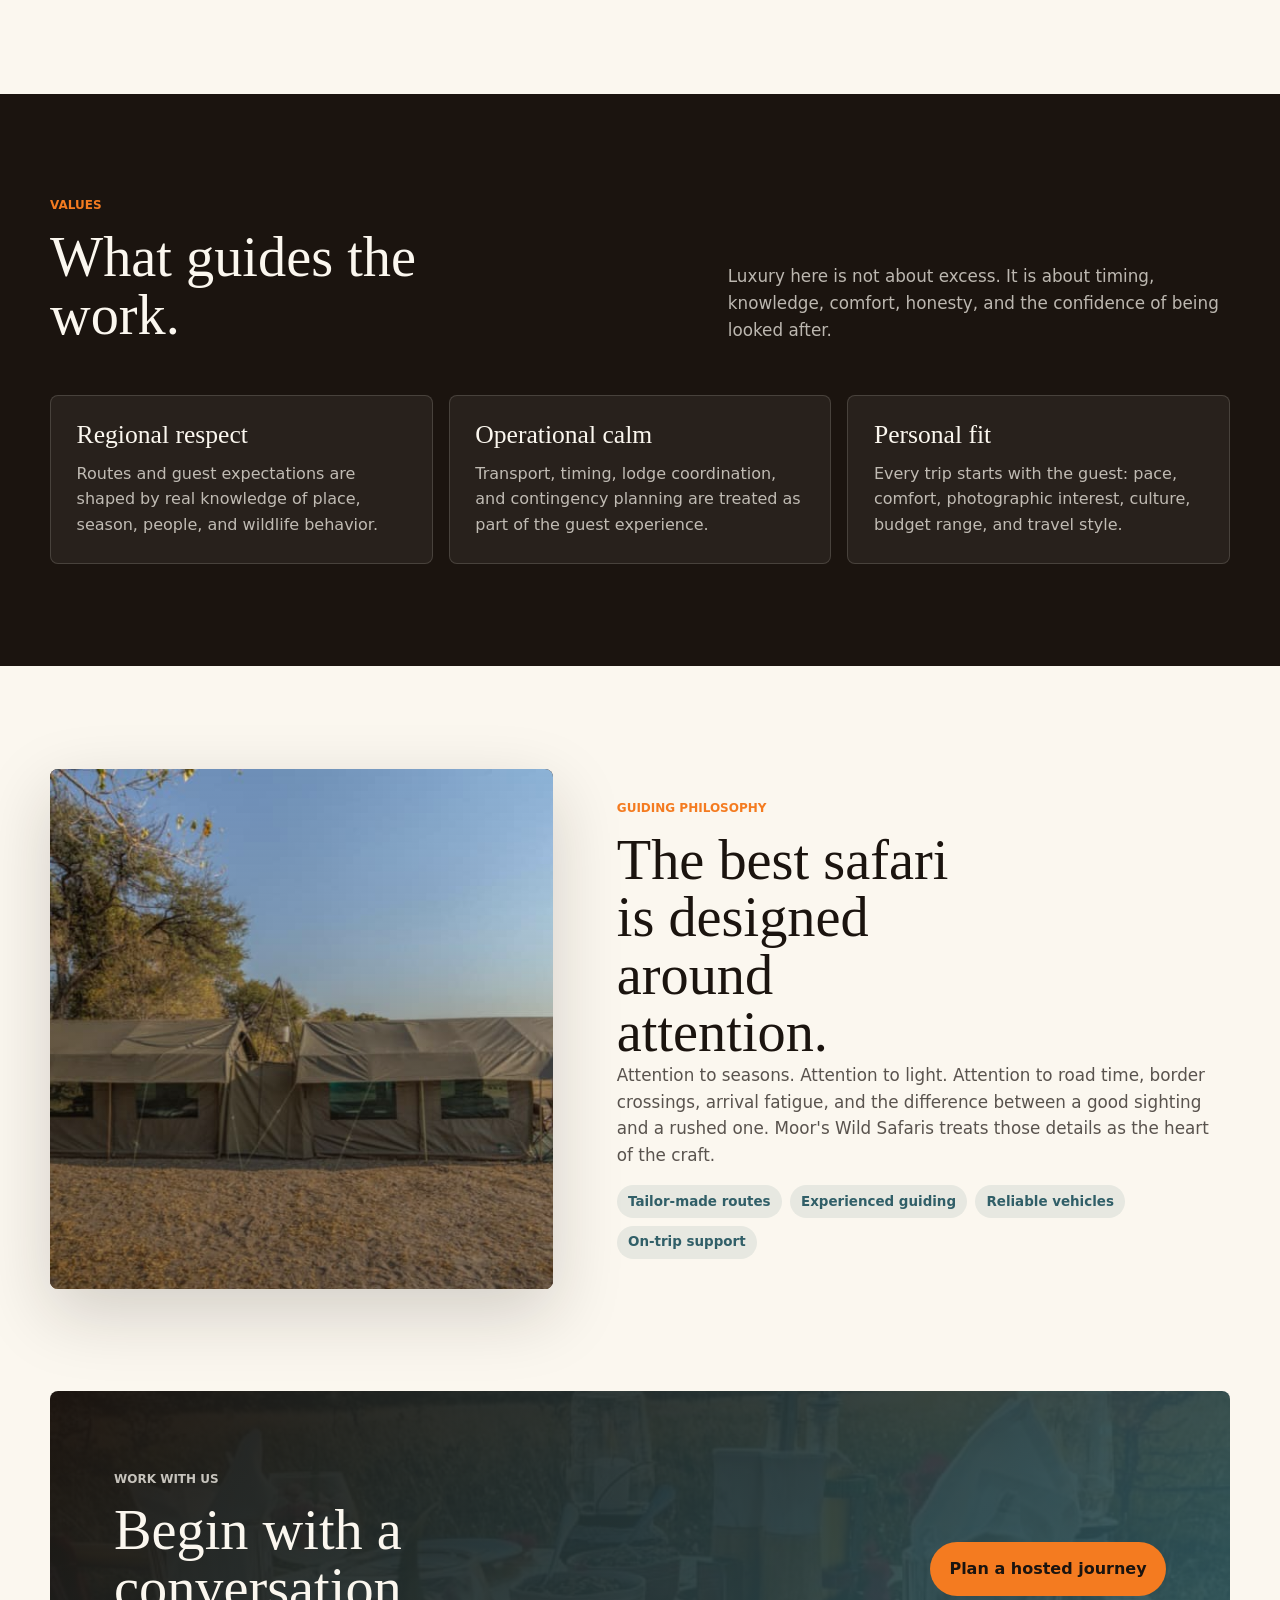
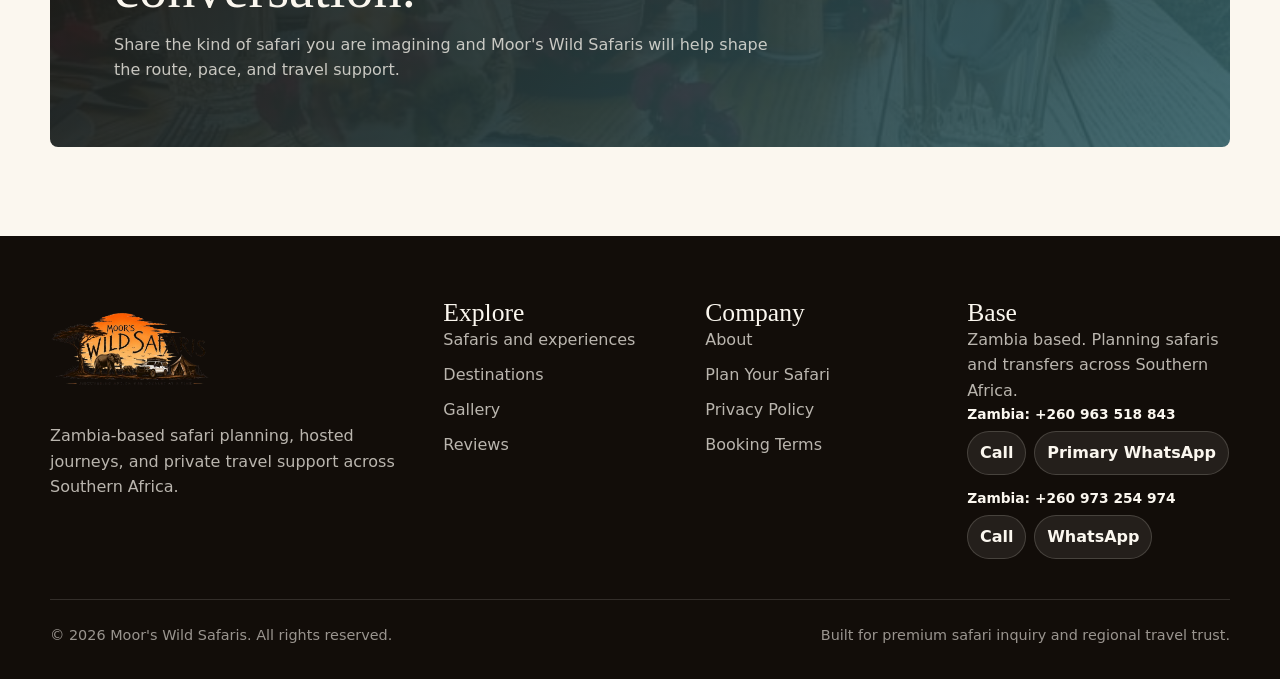
==== commit e9937591: "Integrate client safari media and contact updates" ====
--- a/about.html
+++ b/about.html
@@ -101,7 +101,7 @@
 
       <section class="section split" data-reveal>
         <div class="image-panel">
-          <img src="assets/images/mobile-safari-camp-golden-hour.png" alt="Canvas safari camp prepared for guests">
+          <img src="assets/images/moorsimg3/IMG-20250108-WA0039.jpg" loading="lazy" decoding="async" alt="Client safari camp prepared for guests">
         </div>
         <div>
           <p class="kicker">Guiding philosophy</p>
@@ -122,16 +122,16 @@
           <h2>Begin with a conversation.</h2>
           <p>Share the kind of safari you are imagining and Moor's Wild Safaris will help shape the route, pace, and travel support.</p>
         </div>
-        <a class="btn btn-primary" href="contact.html">Plan Your Safari</a>
+        <a class="btn btn-primary" href="contact.html">Plan a hosted journey</a>
       </section>
     </main>
 
     <footer class="site-footer">
       <div class="footer-grid">
-        <div><img class="footer-logo" src="assets/logos/moors-wild-safaris-logo-transparent.png" alt="Moor's Wild Safaris logo"><p>Discovering Africa one journey at a time.</p></div>
+        <div><img class="footer-logo" src="assets/logos/moors-wild-safaris-logo-transparent.png" alt="Moor's Wild Safaris logo"><p>Zambia-based safari planning, hosted journeys, and private travel support across Southern Africa.</p></div>
         <div><h3>Explore</h3><div class="footer-links"><a href="experiences.html">Safaris and experiences</a><a href="destinations.html">Destinations</a><a href="gallery.html">Gallery</a><a href="reviews.html">Reviews</a></div></div>
         <div><h3>Company</h3><div class="footer-links"><a href="about.html">About</a><a href="contact.html">Plan Your Safari</a><a href="privacy.html">Privacy Policy</a><a href="terms.html">Booking Terms</a></div></div>
-        <div><h3>Base</h3><p>Zambia based. Planning safaris and transfers across Southern Africa.</p></div>
+        <div><h3>Base</h3><p>Zambia based. Planning safaris and transfers across Southern Africa.</p><div class="footer-contact" data-contact-list="footer"></div></div>
       </div>
       <div class="footer-bottom"><span>&copy; 2026 Moor's Wild Safaris. All rights reserved.</span><span>Built for premium safari inquiry and regional travel trust.</span></div>
     </footer>
--- a/assets/css/styles.css
+++ b/assets/css/styles.css
@@ -94,7 +94,8 @@
 }
 
 .nav-wrap {
-  width: min(100% - 2rem, var(--max));
+  width: calc(100% - 2rem);
+  max-width: var(--max);
   min-height: 78px;
   margin: 0 auto;
   display: flex;
@@ -114,6 +115,7 @@
 .brand img {
   width: 116px;
   height: auto;
+  filter: drop-shadow(0 8px 16px rgba(0, 0, 0, 0.34));
 }
 
 .brand span {
@@ -127,13 +129,14 @@
   display: none;
   width: 44px;
   height: 44px;
-  border: 1px solid rgba(255, 255, 255, 0.28);
+  border: 1px solid rgba(251, 247, 239, 0.45);
   border-radius: 50%;
-  background: transparent;
+  background: rgba(251, 247, 239, 0.08);
   color: var(--canvas);
   align-items: center;
   justify-content: center;
   cursor: pointer;
+  box-shadow: 0 10px 24px rgba(0, 0, 0, 0.18);
 }
 
 .nav-toggle svg {
@@ -186,7 +189,7 @@
   background:
     linear-gradient(90deg, rgba(17, 12, 8, 0.86) 0%, rgba(17, 12, 8, 0.58) 38%, rgba(17, 12, 8, 0.16) 76%),
     linear-gradient(0deg, rgba(17, 12, 8, 0.84) 0%, rgba(17, 12, 8, 0) 40%),
-    url("../images/zambia-safari-golden-hour-hero.png") center / cover no-repeat;
+    url("../images/moorsimg/1001575809.jpg") 54% center / cover no-repeat;
 }
 
 .hero::after {
@@ -201,7 +204,8 @@
 .hero-content {
   position: relative;
   z-index: 1;
-  width: min(100% - 2rem, var(--max));
+  width: calc(100% - 2rem);
+  max-width: var(--max);
   margin: 0 auto;
   padding: 8.5rem 0 8rem;
 }
@@ -328,7 +332,8 @@
   display: grid;
   grid-template-columns: repeat(4, minmax(0, 1fr));
   gap: 1px;
-  width: min(100% - 2rem, var(--max));
+  width: calc(100% - 2rem);
+  max-width: var(--max);
   margin: -4rem auto 0;
   position: relative;
   z-index: 5;
@@ -357,7 +362,8 @@
 }
 
 .section {
-  width: min(100% - 2rem, var(--max));
+  width: calc(100% - 2rem);
+  max-width: var(--max);
   margin: 0 auto;
   padding: clamp(4.5rem, 8vw, 8rem) 0;
 }
@@ -411,6 +417,7 @@
 }
 
 .card-media {
+  position: relative;
   aspect-ratio: 4 / 3;
   overflow: hidden;
   background: var(--canvas-2);
@@ -474,6 +481,12 @@
   position: absolute;
   inset: 0;
   background: linear-gradient(0deg, rgba(27, 20, 15, 0.5), rgba(27, 20, 15, 0));
+}
+
+.planning-panel {
+  min-height: 280px;
+  margin-bottom: 1rem;
+  box-shadow: none;
 }
 
 .number-list {
@@ -528,6 +541,15 @@
   box-shadow: none;
 }
 
+.band .card-link {
+  color: #d7eee9;
+}
+
+.band .tag {
+  background: rgba(237, 241, 237, 0.12);
+  color: #d9eee9;
+}
+
 .feature-list {
   display: grid;
   grid-template-columns: repeat(4, minmax(0, 1fr));
@@ -537,15 +559,25 @@
 
 .feature-list article {
   min-height: 220px;
+  padding: 0;
+  background: var(--canvas);
+  overflow: hidden;
+}
+
+.feature-media {
+  aspect-ratio: 4 / 3;
+  overflow: hidden;
+  background: var(--canvas-2);
+}
+
+.feature-media img {
+  width: 100%;
+  height: 100%;
+  object-fit: cover;
+}
+
+.feature-body {
   padding: 1.35rem;
-  background: var(--canvas);
-}
-
-.feature-list svg {
-  width: 34px;
-  height: 34px;
-  color: var(--sun);
-  margin-bottom: 1.2rem;
 }
 
 .destinations {
@@ -578,6 +610,194 @@
   margin-top: 0.7rem;
 }
 
+.destination-card-grid {
+  display: grid;
+  grid-template-columns: repeat(3, minmax(0, 1fr));
+  gap: 1rem;
+}
+
+.destination-card-grid + .destination-card-grid {
+  margin-top: 1rem;
+}
+
+.destination-card-grid.featured-grid {
+  grid-template-columns: minmax(0, 1.35fr) minmax(0, 0.65fr);
+  align-items: stretch;
+}
+
+.destination-card-stack {
+  display: grid;
+  gap: 1rem;
+}
+
+.destination-card {
+  min-height: 390px;
+  position: relative;
+  overflow: hidden;
+  border-radius: var(--radius);
+  background: var(--sepia);
+  color: var(--canvas);
+  box-shadow: var(--shadow-soft);
+  isolation: isolate;
+}
+
+.destination-card::after {
+  content: "";
+  position: absolute;
+  inset: 0;
+  z-index: -1;
+  background:
+    linear-gradient(0deg, rgba(27, 20, 15, 0.84), rgba(27, 20, 15, 0.18) 66%),
+    linear-gradient(90deg, rgba(27, 20, 15, 0.54), rgba(27, 20, 15, 0.04));
+}
+
+.destination-card img {
+  position: absolute;
+  inset: 0;
+  z-index: -2;
+  width: 100%;
+  height: 100%;
+  object-fit: cover;
+  transition: transform 700ms ease;
+}
+
+.destination-card:hover img {
+  transform: scale(1.035);
+}
+
+.destination-card-body {
+  min-height: inherit;
+  padding: clamp(1.25rem, 2.4vw, 2rem);
+  display: flex;
+  flex-direction: column;
+  justify-content: flex-end;
+}
+
+.destination-card-body span {
+  color: var(--sand);
+  font-weight: 900;
+  text-transform: uppercase;
+  font-size: 0.74rem;
+  letter-spacing: 0.08em;
+}
+
+.destination-card-body h3 {
+  max-width: 13ch;
+  margin-top: 0.45rem;
+  color: var(--canvas);
+  text-shadow: 0 2px 18px rgba(0, 0, 0, 0.32);
+}
+
+.destination-card-body p {
+  max-width: 40rem;
+  margin-top: 0.75rem;
+  color: rgba(251, 247, 239, 0.88);
+}
+
+.destination-card .tag-list {
+  margin-top: 1.15rem;
+}
+
+.destination-card .tag {
+  background: rgba(251, 247, 239, 0.14);
+  color: #fff8ed;
+}
+
+.destination-card.is-wide {
+  min-height: 500px;
+}
+
+.destination-card.is-wide .destination-card-body h3 {
+  max-width: 18ch;
+  font-size: clamp(2.1rem, 5vw, 4.7rem);
+}
+
+.destination-card.is-compact {
+  min-height: 240px;
+}
+
+.image-credit {
+  position: absolute;
+  right: 0.75rem;
+  bottom: 0.65rem;
+  z-index: 2;
+  padding: 0.22rem 0.48rem;
+  border-radius: 999px;
+  background: rgba(27, 20, 15, 0.68);
+  color: rgba(251, 247, 239, 0.86);
+  font-size: 0.68rem;
+  text-decoration: none;
+}
+
+.image-credit:focus-visible {
+  outline-color: var(--sand);
+}
+
+.country-grid {
+  display: grid;
+  grid-template-columns: repeat(2, minmax(0, 1fr));
+  gap: 1rem;
+}
+
+.country-card {
+  padding: clamp(1.2rem, 2vw, 1.6rem);
+}
+
+.country-card.has-media {
+  padding: 0;
+  overflow: hidden;
+}
+
+.country-card.has-media .card-media {
+  aspect-ratio: 16 / 9;
+}
+
+.country-card-body {
+  padding: clamp(1.2rem, 2vw, 1.6rem);
+}
+
+.country-card h3 {
+  margin-bottom: 0.8rem;
+}
+
+.country-card p {
+  color: rgba(27, 20, 15, 0.72);
+}
+
+.country-card ul {
+  margin: 0.8rem 0 0;
+  padding-left: 1.2rem;
+  color: rgba(27, 20, 15, 0.7);
+}
+
+.band .country-card p,
+.band .country-card ul {
+  color: rgba(251, 247, 239, 0.82);
+}
+
+.band .country-card li {
+  color: inherit;
+}
+
+.country-card li + li {
+  margin-top: 0.35rem;
+}
+
+.country-card .tag-list {
+  margin-top: 1.2rem;
+}
+
+.service-cloud {
+  display: flex;
+  flex-wrap: wrap;
+  gap: 0.6rem;
+}
+
+.service-cloud .tag {
+  background: rgba(244, 123, 32, 0.12);
+  color: var(--earth);
+}
+
 .gallery-strip {
   display: grid;
   grid-template-columns: 1.25fr 0.75fr 1fr;
@@ -601,6 +821,10 @@
   min-height: 300px;
 }
 
+.gallery-strip a:nth-child(4) {
+  min-height: 340px;
+}
+
 .gallery-strip img,
 .gallery-card img {
   width: 100%;
@@ -630,6 +854,33 @@
   background: linear-gradient(0deg, rgba(27, 20, 15, 0.7), rgba(27, 20, 15, 0.08) 62%);
 }
 
+.journey-preview {
+  display: grid;
+  grid-template-columns: minmax(0, 0.84fr) minmax(0, 1fr);
+  gap: clamp(1.5rem, 4vw, 4rem);
+  align-items: center;
+}
+
+.video-frame {
+  position: relative;
+  overflow: hidden;
+  border-radius: var(--radius);
+  background: var(--ink);
+  box-shadow: var(--shadow);
+}
+
+.video-frame video {
+  display: block;
+  width: 100%;
+  aspect-ratio: 16 / 9;
+  object-fit: cover;
+}
+
+.video-note {
+  margin-top: 1rem;
+  color: rgba(27, 20, 15, 0.66);
+}
+
 .quote-grid {
   display: grid;
   grid-template-columns: repeat(3, minmax(0, 1fr));
@@ -641,12 +892,14 @@
   background: #fffaf2;
   border: 1px solid var(--line);
   border-radius: var(--radius);
+  color: var(--ink);
 }
 
 .quote p {
   font-family: var(--font-serif);
   font-size: 1.35rem;
   line-height: 1.24;
+  color: rgba(27, 20, 15, 0.84);
 }
 
 .quote footer {
@@ -654,13 +907,27 @@
   color: rgba(27, 20, 15, 0.66);
 }
 
+.band .quote {
+  background: #fffaf2;
+  color: var(--ink);
+}
+
+.band .quote p {
+  color: rgba(27, 20, 15, 0.84);
+}
+
+.band .quote footer {
+  color: rgba(27, 20, 15, 0.68);
+}
+
 .cta-band {
-  width: min(100% - 2rem, var(--max));
+  width: calc(100% - 2rem);
+  max-width: var(--max);
   margin: 0 auto clamp(4rem, 7vw, 7rem);
   padding: clamp(2rem, 5vw, 4rem);
   background:
     linear-gradient(135deg, rgba(27, 20, 15, 0.96), rgba(49, 95, 104, 0.9)),
-    url("../images/mobile-safari-camp-golden-hour.png") center / cover;
+    url("../images/moorsimg3/FB_IMG_1732504932266.jpg") center / cover;
   color: var(--canvas);
   border-radius: var(--radius);
   display: grid;
@@ -678,18 +945,30 @@
 .page-hero {
   padding: 10rem 0 5rem;
   background:
-    linear-gradient(90deg, rgba(27, 20, 15, 0.9), rgba(27, 20, 15, 0.58)),
-    url("../images/zambia-safari-golden-hour-hero.png") center / cover;
+    linear-gradient(90deg, rgba(27, 20, 15, 0.96), rgba(27, 20, 15, 0.72)),
+    url("../images/moorsimg3/FB_IMG_1722877491290.jpg") center / cover;
   color: var(--canvas);
 }
 
 .page-hero-inner {
-  width: min(100% - 2rem, var(--max));
+  width: calc(100% - 2rem);
+  max-width: var(--max);
   margin: 0 auto;
 }
 
 .page-hero h1 {
   max-width: 12ch;
+  color: var(--canvas);
+  text-shadow: 0 2px 22px rgba(0, 0, 0, 0.42);
+}
+
+.page-hero .lead {
+  color: rgba(251, 247, 239, 0.92);
+}
+
+.page-hero [data-reveal] {
+  opacity: 1;
+  transform: none;
 }
 
 .breadcrumbs {
@@ -786,6 +1065,13 @@
   border: 1px solid var(--line);
   border-radius: var(--radius);
   background: #fffaf2;
+  color: var(--ink);
+}
+
+.band .table-wrap {
+  border-color: rgba(251, 247, 239, 0.18);
+  background: #fffaf2;
+  color: var(--ink);
 }
 
 table {
@@ -800,6 +1086,7 @@
   text-align: left;
   border-bottom: 1px solid var(--line);
   vertical-align: top;
+  color: rgba(27, 20, 15, 0.78);
 }
 
 th {
@@ -974,6 +1261,50 @@
   font-weight: 800;
 }
 
+.contact-list {
+  display: grid;
+  gap: 0.85rem;
+  margin-top: 0.8rem;
+}
+
+.contact-number {
+  display: grid;
+  gap: 0.35rem;
+}
+
+.contact-number strong {
+  color: inherit;
+  font-size: 0.86rem;
+}
+
+.contact-number-actions {
+  display: flex;
+  flex-wrap: wrap;
+  gap: 0.5rem;
+}
+
+.contact-number-actions a {
+  display: inline-flex;
+  align-items: center;
+  min-height: 38px;
+  padding: 0.52rem 0.74rem;
+  border-radius: 999px;
+  border: 1px solid var(--line);
+  background: rgba(251, 247, 239, 0.66);
+  color: var(--ink);
+  font-weight: 800;
+  text-decoration: none;
+}
+
+.contact-number-actions a.whatsapp-link {
+  border-color: rgba(49, 95, 104, 0.24);
+  color: var(--river);
+}
+
+.cta-contact {
+  margin-top: 1rem;
+}
+
 .site-footer {
   background: #120d09;
   color: var(--canvas);
@@ -981,7 +1312,8 @@
 }
 
 .footer-grid {
-  width: min(100% - 2rem, var(--max));
+  width: calc(100% - 2rem);
+  max-width: var(--max);
   margin: 0 auto;
   display: grid;
   grid-template-columns: 1.1fr 0.7fr 0.7fr 0.8fr;
@@ -1007,8 +1339,20 @@
   gap: 0.6rem;
 }
 
+.footer-contact {
+  display: grid;
+  gap: 0.75rem;
+}
+
+.site-footer .contact-number-actions a {
+  background: rgba(251, 247, 239, 0.08);
+  border-color: rgba(251, 247, 239, 0.16);
+  color: var(--canvas);
+}
+
 .footer-bottom {
-  width: min(100% - 2rem, var(--max));
+  width: calc(100% - 2rem);
+  max-width: var(--max);
   margin: 2.5rem auto 0;
   padding-top: 1.5rem;
   border-top: 1px solid rgba(251, 247, 239, 0.14);
@@ -1064,6 +1408,9 @@
   .hero-proof,
   .feature-list,
   .destinations,
+  .destination-card-grid,
+  .destination-card-grid.featured-grid,
+  .country-grid,
   .quote-grid,
   .gallery-grid,
   .footer-grid {
@@ -1074,6 +1421,7 @@
   .split,
   .story-grid,
   .service-detail,
+  .journey-preview,
   .contact-grid,
   .cta-band {
     grid-template-columns: 1fr;
@@ -1102,8 +1450,35 @@
     padding-bottom: 6rem;
   }
 
+  .hero .lead {
+    max-width: 22rem;
+    font-size: 1rem;
+    line-height: 1.55;
+  }
+
+  .page-hero h1 {
+    max-width: 10ch;
+    font-size: clamp(2.75rem, 13vw, 3.65rem);
+  }
+
+  .page-hero .lead {
+    max-width: 20.5rem;
+  }
+
   .lead {
     color: rgba(251, 247, 239, 0.94);
+  }
+
+  .hero .button-row {
+    display: grid;
+    grid-template-columns: 1fr;
+    width: min(100%, 22.5rem);
+    max-width: 100%;
+  }
+
+  .hero .btn {
+    min-width: 0;
+    width: 100%;
   }
 
   .hero-proof,
@@ -1111,13 +1486,49 @@
   .grid-2,
   .feature-list,
   .destinations,
+  .destination-card-grid,
+  .destination-card-grid.featured-grid,
+  .country-grid,
   .quote-grid,
   .gallery-strip,
   .gallery-grid,
   .field-grid,
   .checkbox-grid,
+  .contact-number-actions,
   .footer-grid {
     grid-template-columns: 1fr;
+  }
+
+  .section {
+    padding-bottom: clamp(5.25rem, 14vw, 7rem);
+  }
+
+  .section-tight {
+    padding-bottom: clamp(4.4rem, 12vw, 6rem);
+  }
+
+  .destination-card,
+  .destination-card.is-wide {
+    min-height: 430px;
+  }
+
+  .destination-card.is-compact {
+    min-height: 330px;
+  }
+
+  .destination-card-body,
+  .country-card,
+  .quote {
+    padding: 1.2rem;
+  }
+
+  .destination-card-body h3 {
+    max-width: 15ch;
+  }
+
+  .image-credit {
+    right: 0.55rem;
+    bottom: 0.55rem;
   }
 
   .image-panel {
@@ -1128,6 +1539,15 @@
   .gallery-card,
   .gallery-card:nth-child(3n + 1) {
     min-height: 300px;
+  }
+
+  .video-frame video {
+    aspect-ratio: 9 / 12;
+  }
+
+  .contact-number-actions a {
+    justify-content: center;
+    width: 100%;
   }
 
   .footer-bottom {
